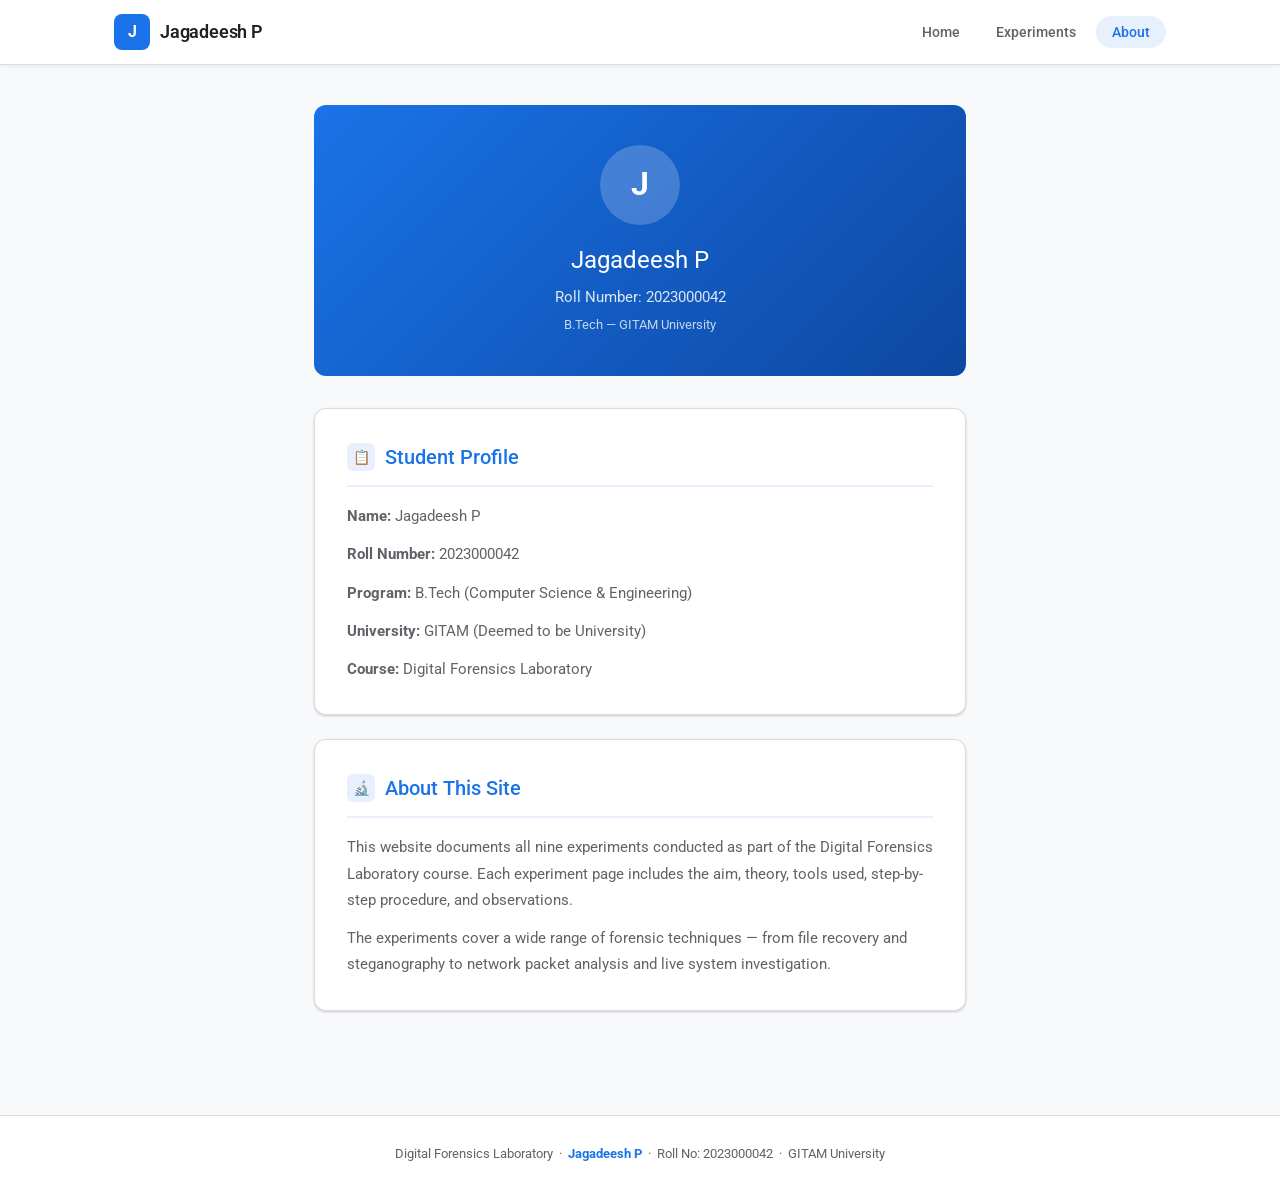
==== about.html @ 0c58a4b4 "Initial commit: Digital Forensics Lab site for Jagadeesh P (2023000042)" ====
<!DOCTYPE html>
<html lang="en">
<head>
  <meta charset="UTF-8" />
  <meta name="viewport" content="width=device-width, initial-scale=1.0" />
  <title>About — Jagadeesh P</title>
  <link rel="preconnect" href="https://fonts.googleapis.com" />
  <link href="https://fonts.googleapis.com/css2?family=Google+Sans:wght@400;500;600;700&family=Roboto:wght@400;500&family=Roboto+Mono&display=swap" rel="stylesheet" />
  <link rel="stylesheet" href="style.css" />
</head>
<body>

<nav class="site-nav">
  <div class="nav-inner">
    <a href="index.html" class="site-logo">
      <div class="logo-icon">J</div>
      <span class="logo-text">Jagadeesh P</span>
    </a>
    <ul class="nav-links">
      <li><a href="index.html">Home</a></li>
      <li><a href="experiments.html">Experiments</a></li>
      <li><a href="about.html" class="active">About</a></li>
    </ul>
  </div>
</nav>

<div class="page-wrap" style="max-width:700px">
  <div class="about-card">
    <div class="avatar">J</div>
    <h2>Jagadeesh P</h2>
    <p>Roll Number: 2023000042</p>
    <p style="margin-top:6px; font-size:13px; opacity:0.75;">B.Tech — GITAM University</p>
  </div>

  <div class="content-block">
    <h2><span class="icon">📋</span> Student Profile</h2>
    <p><strong>Name:</strong> Jagadeesh P</p>
    <p><strong>Roll Number:</strong> 2023000042</p>
    <p><strong>Program:</strong> B.Tech (Computer Science &amp; Engineering)</p>
    <p><strong>University:</strong> GITAM (Deemed to be University)</p>
    <p><strong>Course:</strong> Digital Forensics Laboratory</p>
  </div>

  <div class="content-block">
    <h2><span class="icon">🔬</span> About This Site</h2>
    <p>This website documents all nine experiments conducted as part of the Digital Forensics Laboratory course. Each experiment page includes the aim, theory, tools used, step-by-step procedure, and observations.</p>
    <p>The experiments cover a wide range of forensic techniques — from file recovery and steganography to network packet analysis and live system investigation.</p>
  </div>
</div>

<footer class="site-footer">
  <p>Digital Forensics Laboratory &nbsp;·&nbsp; <strong>Jagadeesh P</strong> &nbsp;·&nbsp; Roll No: 2023000042 &nbsp;·&nbsp; GITAM University</p>
</footer>

</body>
</html>
---- style.css ----
/* Google Sites inspired theme - Jagadeesh (Blue accent) */

:root {
  --primary: #1a73e8;
  --primary-dark: #1557b0;
  --primary-light: #e8f0fe;
  --accent: #1a73e8;
  --header-bg: #1a73e8;
  --nav-bg: #ffffff;
  --hero-bg: linear-gradient(135deg, #1a73e8 0%, #0d47a1 100%);
  --text-primary: #202124;
  --text-secondary: #5f6368;
  --text-on-primary: #ffffff;
  --surface: #ffffff;
  --surface-variant: #f8f9fa;
  --border: #dadce0;
  --card-shadow: 0 1px 3px rgba(0,0,0,0.12), 0 1px 2px rgba(0,0,0,0.08);
  --card-hover-shadow: 0 4px 12px rgba(26,115,232,0.15), 0 2px 6px rgba(0,0,0,0.1);
  --font: 'Google Sans', 'Roboto', sans-serif;
  --font-mono: 'Roboto Mono', monospace;
  --radius: 8px;
  --radius-lg: 12px;
}

* { box-sizing: border-box; margin: 0; padding: 0; }

html { scroll-behavior: smooth; }

body {
  font-family: var(--font);
  color: var(--text-primary);
  background: var(--surface-variant);
  line-height: 1.6;
  font-size: 16px;
}

/* ── NAVIGATION ── */
.site-nav {
  background: var(--nav-bg);
  border-bottom: 1px solid var(--border);
  position: sticky;
  top: 0;
  z-index: 100;
  box-shadow: 0 1px 4px rgba(0,0,0,0.08);
}

.nav-inner {
  max-width: 1100px;
  margin: 0 auto;
  padding: 0 24px;
  height: 64px;
  display: flex;
  align-items: center;
  justify-content: space-between;
}

.site-logo {
  display: flex;
  align-items: center;
  gap: 10px;
  text-decoration: none;
}

.site-logo .logo-icon {
  width: 36px;
  height: 36px;
  background: var(--primary);
  border-radius: 8px;
  display: flex;
  align-items: center;
  justify-content: center;
  color: white;
  font-weight: 700;
  font-size: 16px;
}

.site-logo .logo-text {
  font-size: 18px;
  font-weight: 600;
  color: var(--text-primary);
  letter-spacing: -0.2px;
}

.nav-links {
  display: flex;
  align-items: center;
  gap: 4px;
  list-style: none;
}

.nav-links a {
  text-decoration: none;
  color: var(--text-secondary);
  font-size: 14px;
  font-weight: 500;
  padding: 8px 16px;
  border-radius: 20px;
  transition: background 0.2s, color 0.2s;
}

.nav-links a:hover,
.nav-links a.active {
  background: var(--primary-light);
  color: var(--primary);
}

/* ── HERO ── */
.hero {
  background: var(--hero-bg);
  padding: 80px 24px 72px;
  text-align: center;
  position: relative;
  overflow: hidden;
}

.hero::before {
  content: '';
  position: absolute;
  inset: 0;
  background-image: radial-gradient(circle at 20% 50%, rgba(255,255,255,0.08) 1px, transparent 1px),
    radial-gradient(circle at 80% 20%, rgba(255,255,255,0.05) 1px, transparent 1px);
  background-size: 40px 40px, 60px 60px;
}

.hero-content { position: relative; max-width: 760px; margin: 0 auto; }

.hero h1 {
  font-size: clamp(28px, 5vw, 48px);
  font-weight: 400;
  color: white;
  letter-spacing: -0.5px;
  line-height: 1.2;
  margin-bottom: 16px;
}

.hero p {
  font-size: 18px;
  color: rgba(255,255,255,0.85);
  max-width: 560px;
  margin: 0 auto 28px;
}

.hero-meta {
  display: inline-flex;
  align-items: center;
  gap: 8px;
  background: rgba(255,255,255,0.15);
  border: 1px solid rgba(255,255,255,0.25);
  padding: 8px 20px;
  border-radius: 24px;
  color: white;
  font-size: 14px;
  backdrop-filter: blur(4px);
}

/* ── PAGE WRAPPER ── */
.page-wrap {
  max-width: 1100px;
  margin: 0 auto;
  padding: 40px 24px 80px;
}

/* ── SECTION HEADING ── */
.section-heading {
  text-align: center;
  margin-bottom: 36px;
}

.section-heading h2 {
  font-size: 28px;
  font-weight: 400;
  color: var(--text-primary);
  margin-bottom: 8px;
}

.section-heading p {
  color: var(--text-secondary);
  font-size: 15px;
}

/* ── CARDS GRID ── */
.cards-grid {
  display: grid;
  grid-template-columns: repeat(auto-fill, minmax(300px, 1fr));
  gap: 20px;
}

.card {
  background: var(--surface);
  border: 1px solid var(--border);
  border-radius: var(--radius-lg);
  overflow: hidden;
  text-decoration: none;
  color: inherit;
  display: block;
  transition: box-shadow 0.2s, transform 0.2s;
  box-shadow: var(--card-shadow);
}

.card:hover {
  box-shadow: var(--card-hover-shadow);
  transform: translateY(-2px);
}

.card-num {
  background: var(--primary);
  color: white;
  font-size: 11px;
  font-weight: 600;
  letter-spacing: 1px;
  text-transform: uppercase;
  padding: 6px 14px;
}

.card-body { padding: 20px; }

.card-body h3 {
  font-size: 15px;
  font-weight: 500;
  line-height: 1.4;
  color: var(--text-primary);
  margin-bottom: 8px;
}

.card-body p {
  font-size: 13px;
  color: var(--text-secondary);
  line-height: 1.5;
}

.card-arrow {
  display: flex;
  align-items: center;
  justify-content: flex-end;
  padding: 12px 20px;
  border-top: 1px solid var(--border);
  color: var(--primary);
  font-size: 13px;
  font-weight: 500;
  gap: 4px;
}

/* ── EXPERIMENT PAGE ── */
.exp-header {
  background: var(--hero-bg);
  padding: 56px 24px 48px;
  text-align: center;
}

.exp-header .exp-num {
  display: inline-block;
  background: rgba(255,255,255,0.2);
  color: white;
  font-size: 12px;
  font-weight: 600;
  letter-spacing: 1.5px;
  text-transform: uppercase;
  padding: 4px 14px;
  border-radius: 20px;
  margin-bottom: 14px;
}

.exp-header h1 {
  font-size: clamp(20px, 4vw, 34px);
  font-weight: 400;
  color: white;
  max-width: 780px;
  margin: 0 auto;
  line-height: 1.3;
}

/* ── CONTENT BLOCKS ── */
.content-block {
  background: var(--surface);
  border: 1px solid var(--border);
  border-radius: var(--radius-lg);
  padding: 32px;
  margin-bottom: 24px;
  box-shadow: var(--card-shadow);
}

.content-block h2 {
  font-size: 20px;
  font-weight: 500;
  color: var(--primary);
  margin-bottom: 16px;
  padding-bottom: 12px;
  border-bottom: 2px solid var(--primary-light);
  display: flex;
  align-items: center;
  gap: 10px;
}

.content-block h2 .icon {
  width: 28px;
  height: 28px;
  background: var(--primary-light);
  border-radius: 6px;
  display: inline-flex;
  align-items: center;
  justify-content: center;
  font-size: 14px;
}

.content-block p {
  color: var(--text-secondary);
  font-size: 15px;
  line-height: 1.75;
  margin-bottom: 12px;
}

.content-block p:last-child { margin-bottom: 0; }

/* ── STEPS ── */
.steps-list { list-style: none; counter-reset: steps; }

.steps-list li {
  counter-increment: steps;
  display: flex;
  gap: 16px;
  margin-bottom: 20px;
  align-items: flex-start;
}

.steps-list li::before {
  content: counter(steps);
  flex-shrink: 0;
  width: 30px;
  height: 30px;
  background: var(--primary);
  color: white;
  border-radius: 50%;
  display: flex;
  align-items: center;
  justify-content: center;
  font-size: 13px;
  font-weight: 600;
  margin-top: 2px;
}

.steps-list li .step-content h4 {
  font-size: 15px;
  font-weight: 500;
  color: var(--text-primary);
  margin-bottom: 4px;
}

.steps-list li .step-content p {
  font-size: 14px;
  color: var(--text-secondary);
  margin-bottom: 0;
}

/* ── CODE BLOCK ── */
.code-block {
  background: #1e1e2e;
  color: #cdd6f4;
  font-family: var(--font-mono);
  font-size: 13px;
  padding: 20px 24px;
  border-radius: var(--radius);
  overflow-x: auto;
  margin: 16px 0;
  line-height: 1.7;
}

/* ── IMAGE PLACEHOLDER ── */
.img-placeholder {
  background: var(--surface-variant);
  border: 2px dashed var(--border);
  border-radius: var(--radius);
  padding: 40px 20px;
  text-align: center;
  color: var(--text-secondary);
  font-size: 14px;
  margin: 16px 0;
}

.img-placeholder .icon { font-size: 32px; margin-bottom: 8px; }

.img-row {
  display: grid;
  grid-template-columns: repeat(auto-fill, minmax(220px, 1fr));
  gap: 16px;
  margin: 16px 0;
}

/* ── INFO CHIPS ── */
.info-chips {
  display: flex;
  flex-wrap: wrap;
  gap: 8px;
  margin: 16px 0;
}

.chip {
  background: var(--primary-light);
  color: var(--primary);
  font-size: 13px;
  font-weight: 500;
  padding: 6px 14px;
  border-radius: 20px;
}

/* ── NAV BREADCRUMB ── */
.breadcrumb {
  display: flex;
  align-items: center;
  gap: 8px;
  padding: 16px 24px;
  background: var(--surface);
  border-bottom: 1px solid var(--border);
  font-size: 13px;
  max-width: 100%;
}

.breadcrumb a {
  color: var(--primary);
  text-decoration: none;
}

.breadcrumb a:hover { text-decoration: underline; }
.breadcrumb span { color: var(--text-secondary); }

/* ── EXP NAV ── */
.exp-nav {
  display: flex;
  justify-content: space-between;
  margin-top: 32px;
  gap: 16px;
}

.exp-nav a {
  background: var(--surface);
  border: 1px solid var(--border);
  color: var(--primary);
  text-decoration: none;
  padding: 12px 20px;
  border-radius: var(--radius);
  font-size: 14px;
  font-weight: 500;
  display: flex;
  align-items: center;
  gap: 8px;
  transition: background 0.2s;
}

.exp-nav a:hover { background: var(--primary-light); }

/* ── FOOTER ── */
.site-footer {
  background: var(--surface);
  border-top: 1px solid var(--border);
  padding: 28px 24px;
  text-align: center;
  color: var(--text-secondary);
  font-size: 13px;
}

.site-footer strong { color: var(--primary); }

/* ── ABOUT CARD ── */
.about-card {
  background: var(--hero-bg);
  border-radius: var(--radius-lg);
  padding: 40px;
  color: white;
  text-align: center;
  margin-bottom: 32px;
}

.about-card .avatar {
  width: 80px;
  height: 80px;
  background: rgba(255,255,255,0.2);
  border-radius: 50%;
  margin: 0 auto 16px;
  display: flex;
  align-items: center;
  justify-content: center;
  font-size: 32px;
  font-weight: 700;
}

.about-card h2 { font-size: 24px; font-weight: 400; margin-bottom: 6px; }
.about-card p { opacity: 0.85; font-size: 15px; }

/* ── RESPONSIVE ── */
@media (max-width: 640px) {
  .nav-links { display: none; }
  .hero { padding: 48px 16px 40px; }
  .content-block { padding: 20px; }
  .exp-nav { flex-direction: column; }
}
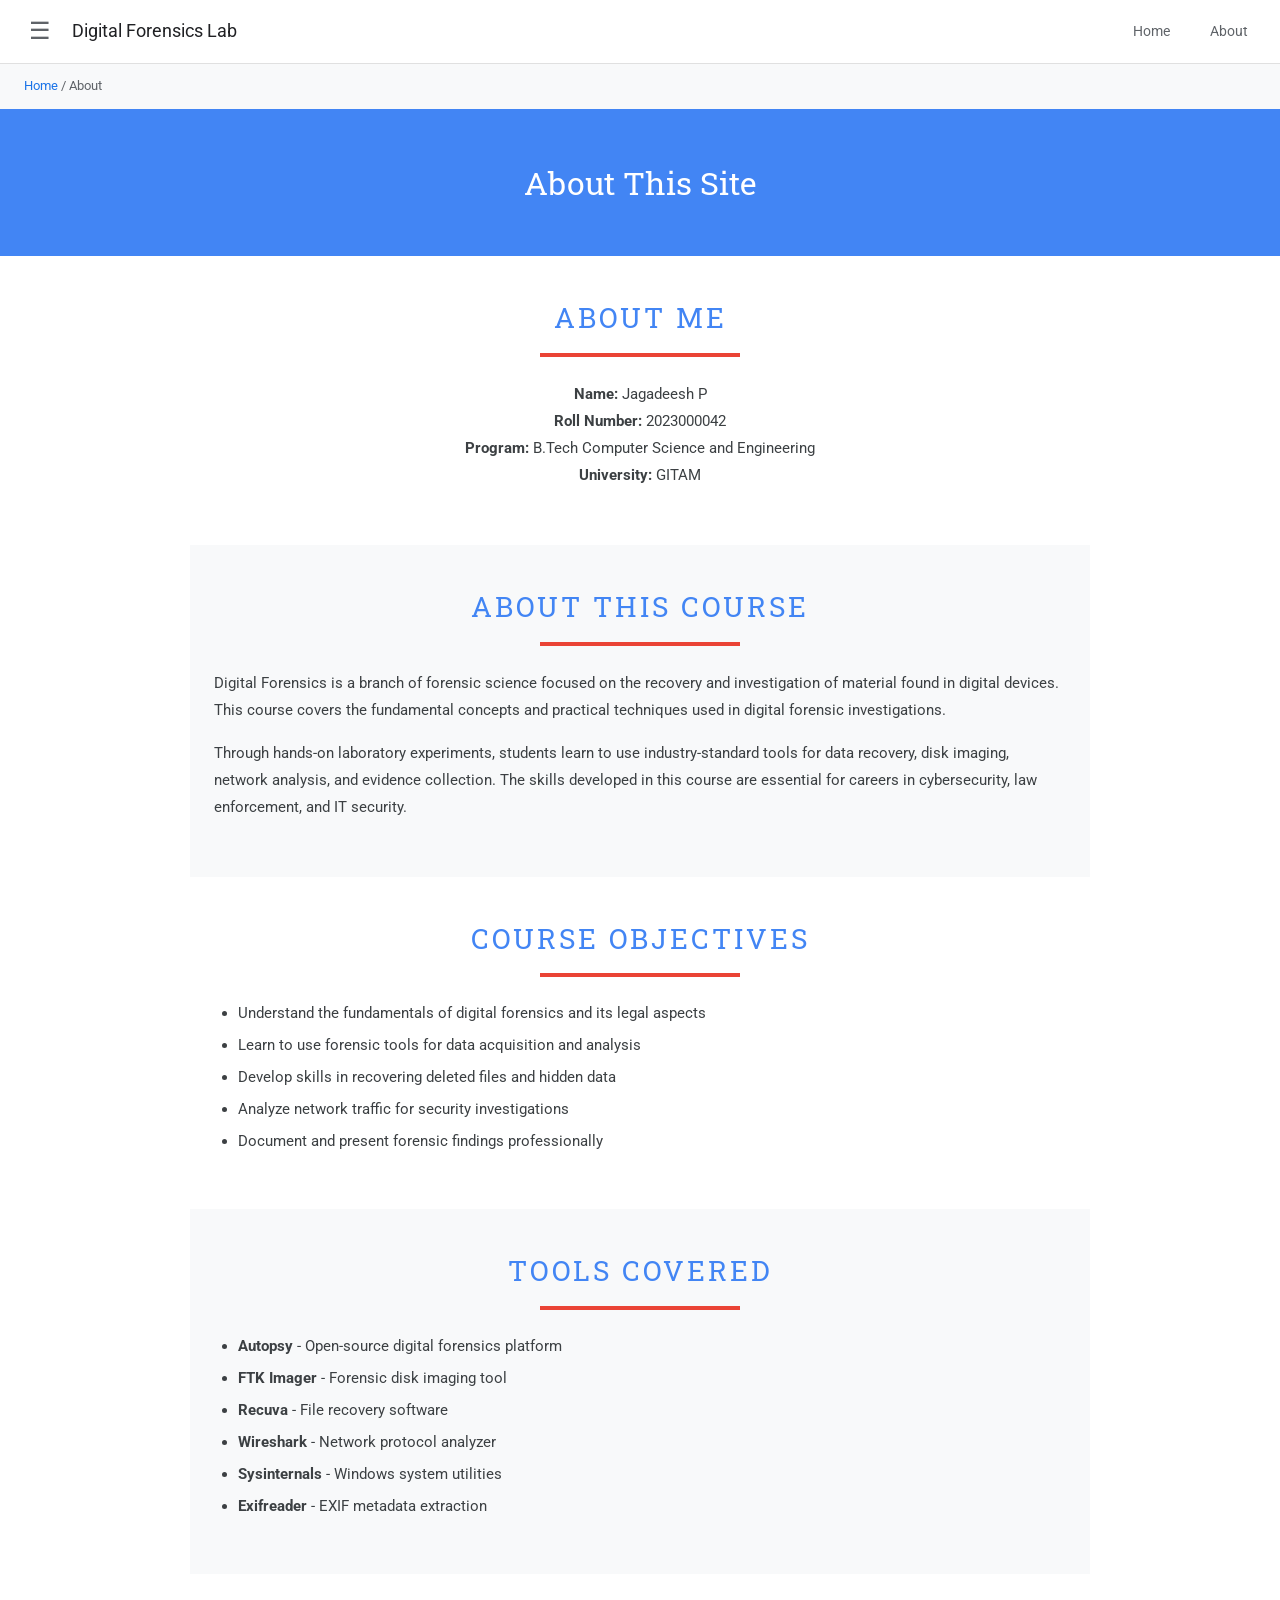
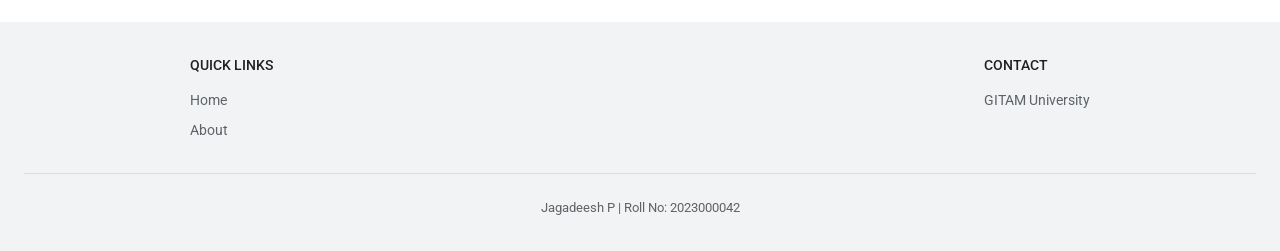
==== commit 17266f50: "Add authentic Google Sites styled digital forensics lab experiments" ====
--- a/about.html
+++ b/about.html
@@ -1,55 +1,104 @@
 <!DOCTYPE html>
 <html lang="en">
 <head>
-  <meta charset="UTF-8" />
-  <meta name="viewport" content="width=device-width, initial-scale=1.0" />
-  <title>About — Jagadeesh P</title>
-  <link rel="preconnect" href="https://fonts.googleapis.com" />
-  <link href="https://fonts.googleapis.com/css2?family=Google+Sans:wght@400;500;600;700&family=Roboto:wght@400;500&family=Roboto+Mono&display=swap" rel="stylesheet" />
-  <link rel="stylesheet" href="style.css" />
+  <meta charset="UTF-8">
+  <meta name="viewport" content="width=device-width, initial-scale=1.0">
+  <title>About - Digital Forensics Lab</title>
+  <link rel="stylesheet" href="style.css">
 </head>
 <body>
 
-<nav class="site-nav">
-  <div class="nav-inner">
-    <a href="index.html" class="site-logo">
-      <div class="logo-icon">J</div>
-      <span class="logo-text">Jagadeesh P</span>
-    </a>
-    <ul class="nav-links">
-      <li><a href="index.html">Home</a></li>
-      <li><a href="experiments.html">Experiments</a></li>
-      <li><a href="about.html" class="active">About</a></li>
+<header class="gs-header">
+  <div class="gs-menu-btn">☰</div>
+  <div class="gs-site-name">Digital Forensics Lab</div>
+  <nav class="gs-header-nav">
+    <a href="index.html">Home</a>
+    <a href="about.html">About</a>
+  </nav>
+</header>
+
+<div class="gs-breadcrumb">
+  <a href="index.html">Home</a> / About
+</div>
+
+<div class="gs-subpage-banner">
+  <h1>About This Site</h1>
+</div>
+
+<div class="gs-content">
+
+  <div class="gs-section">
+    <div class="gs-heading">
+      <h2>About Me</h2>
+      <div class="gs-heading-line"></div>
+    </div>
+    <p class="gs-text gs-text-center">
+      <strong>Name:</strong> Jagadeesh P<br>
+      <strong>Roll Number:</strong> 2023000042<br>
+      <strong>Program:</strong> B.Tech Computer Science and Engineering<br>
+      <strong>University:</strong> GITAM
+    </p>
+  </div>
+
+  <div class="gs-section-alt">
+    <div class="gs-heading">
+      <h2>About This Course</h2>
+      <div class="gs-heading-line"></div>
+    </div>
+    <p class="gs-text">
+      Digital Forensics is a branch of forensic science focused on the recovery and investigation of material found in digital devices. This course covers the fundamental concepts and practical techniques used in digital forensic investigations.
+    </p>
+    <p class="gs-text">
+      Through hands-on laboratory experiments, students learn to use industry-standard tools for data recovery, disk imaging, network analysis, and evidence collection. The skills developed in this course are essential for careers in cybersecurity, law enforcement, and IT security.
+    </p>
+  </div>
+
+  <div class="gs-section">
+    <div class="gs-heading">
+      <h2>Course Objectives</h2>
+      <div class="gs-heading-line"></div>
+    </div>
+    <ul class="gs-list">
+      <li>Understand the fundamentals of digital forensics and its legal aspects</li>
+      <li>Learn to use forensic tools for data acquisition and analysis</li>
+      <li>Develop skills in recovering deleted files and hidden data</li>
+      <li>Analyze network traffic for security investigations</li>
+      <li>Document and present forensic findings professionally</li>
     </ul>
   </div>
-</nav>
 
-<div class="page-wrap" style="max-width:700px">
-  <div class="about-card">
-    <div class="avatar">J</div>
-    <h2>Jagadeesh P</h2>
-    <p>Roll Number: 2023000042</p>
-    <p style="margin-top:6px; font-size:13px; opacity:0.75;">B.Tech — GITAM University</p>
+  <div class="gs-section-alt">
+    <div class="gs-heading">
+      <h2>Tools Covered</h2>
+      <div class="gs-heading-line"></div>
+    </div>
+    <ul class="gs-list">
+      <li><strong>Autopsy</strong> - Open-source digital forensics platform</li>
+      <li><strong>FTK Imager</strong> - Forensic disk imaging tool</li>
+      <li><strong>Recuva</strong> - File recovery software</li>
+      <li><strong>Wireshark</strong> - Network protocol analyzer</li>
+      <li><strong>Sysinternals</strong> - Windows system utilities</li>
+      <li><strong>Exifreader</strong> - EXIF metadata extraction</li>
+    </ul>
   </div>
 
-  <div class="content-block">
-    <h2><span class="icon">📋</span> Student Profile</h2>
-    <p><strong>Name:</strong> Jagadeesh P</p>
-    <p><strong>Roll Number:</strong> 2023000042</p>
-    <p><strong>Program:</strong> B.Tech (Computer Science &amp; Engineering)</p>
-    <p><strong>University:</strong> GITAM (Deemed to be University)</p>
-    <p><strong>Course:</strong> Digital Forensics Laboratory</p>
-  </div>
-
-  <div class="content-block">
-    <h2><span class="icon">🔬</span> About This Site</h2>
-    <p>This website documents all nine experiments conducted as part of the Digital Forensics Laboratory course. Each experiment page includes the aim, theory, tools used, step-by-step procedure, and observations.</p>
-    <p>The experiments cover a wide range of forensic techniques — from file recovery and steganography to network packet analysis and live system investigation.</p>
-  </div>
 </div>
 
-<footer class="site-footer">
-  <p>Digital Forensics Laboratory &nbsp;·&nbsp; <strong>Jagadeesh P</strong> &nbsp;·&nbsp; Roll No: 2023000042 &nbsp;·&nbsp; GITAM University</p>
+<footer class="gs-footer">
+  <div class="gs-footer-inner">
+    <div class="gs-footer-col">
+      <h4>Quick Links</h4>
+      <a href="index.html">Home</a>
+      <a href="about.html">About</a>
+    </div>
+    <div class="gs-footer-col">
+      <h4>Contact</h4>
+      <a href="#">GITAM University</a>
+    </div>
+  </div>
+  <div class="gs-footer-bottom">
+    Jagadeesh P | Roll No: 2023000042
+  </div>
 </footer>
 
 </body>
--- a/style.css
+++ b/style.css
@@ -1,494 +1,386 @@
-/* Google Sites inspired theme - Jagadeesh (Blue accent) */
-
-:root {
-  --primary: #1a73e8;
-  --primary-dark: #1557b0;
-  --primary-light: #e8f0fe;
-  --accent: #1a73e8;
-  --header-bg: #1a73e8;
-  --nav-bg: #ffffff;
-  --hero-bg: linear-gradient(135deg, #1a73e8 0%, #0d47a1 100%);
-  --text-primary: #202124;
-  --text-secondary: #5f6368;
-  --text-on-primary: #ffffff;
-  --surface: #ffffff;
-  --surface-variant: #f8f9fa;
-  --border: #dadce0;
-  --card-shadow: 0 1px 3px rgba(0,0,0,0.12), 0 1px 2px rgba(0,0,0,0.08);
-  --card-hover-shadow: 0 4px 12px rgba(26,115,232,0.15), 0 2px 6px rgba(0,0,0,0.1);
-  --font: 'Google Sans', 'Roboto', sans-serif;
-  --font-mono: 'Roboto Mono', monospace;
-  --radius: 8px;
-  --radius-lg: 12px;
-}
-
-* { box-sizing: border-box; margin: 0; padding: 0; }
-
-html { scroll-behavior: smooth; }
+/* Authentic Google Sites Theme - Jagadeesh */
+
+@import url('https://fonts.googleapis.com/css2?family=Roboto:wght@400;500;700&family=Roboto+Slab:wght@400;700&display=swap');
+
+* {
+  margin: 0;
+  padding: 0;
+  box-sizing: border-box;
+}
 
 body {
-  font-family: var(--font);
-  color: var(--text-primary);
-  background: var(--surface-variant);
+  font-family: 'Roboto', Arial, sans-serif;
+  font-size: 15px;
   line-height: 1.6;
-  font-size: 16px;
-}
-
-/* ── NAVIGATION ── */
-.site-nav {
-  background: var(--nav-bg);
-  border-bottom: 1px solid var(--border);
+  color: #000;
+  background: #fff;
+}
+
+/* ===== GOOGLE SITES HEADER ===== */
+.gs-header {
+  background: #fff;
+  border-bottom: 1px solid #e0e0e0;
+  padding: 0 16px;
+  height: 64px;
+  display: flex;
+  align-items: center;
   position: sticky;
   top: 0;
   z-index: 100;
-  box-shadow: 0 1px 4px rgba(0,0,0,0.08);
-}
-
-.nav-inner {
-  max-width: 1100px;
+}
+
+.gs-menu-btn {
+  width: 48px;
+  height: 48px;
+  display: flex;
+  align-items: center;
+  justify-content: center;
+  font-size: 24px;
+  color: #5f6368;
+  cursor: pointer;
+  border-radius: 50%;
+  margin-right: 8px;
+}
+
+.gs-menu-btn:hover {
+  background: rgba(0,0,0,0.04);
+}
+
+.gs-site-name {
+  font-size: 18px;
+  font-weight: 400;
+  color: #202124;
+}
+
+.gs-header-nav {
+  margin-left: auto;
+  display: flex;
+  gap: 8px;
+}
+
+.gs-header-nav a {
+  padding: 8px 16px;
+  text-decoration: none;
+  color: #5f6368;
+  font-size: 14px;
+}
+
+.gs-header-nav a:hover {
+  color: #202124;
+}
+
+/* ===== HERO BANNER ===== */
+.gs-banner {
+  background: #4285f4;
+  min-height: 320px;
+  display: flex;
+  align-items: center;
+  justify-content: center;
+  text-align: center;
+  padding: 48px 24px;
+}
+
+.gs-banner-title {
+  font-family: 'Roboto Slab', serif;
+  font-size: 48px;
+  font-weight: 400;
+  color: #fff;
+  letter-spacing: 2px;
+}
+
+.gs-banner-sub {
+  font-size: 16px;
+  color: rgba(255,255,255,0.9);
+  margin-top: 16px;
+}
+
+/* ===== MAIN CONTENT ===== */
+.gs-content {
+  max-width: 900px;
   margin: 0 auto;
   padding: 0 24px;
-  height: 64px;
-  display: flex;
-  align-items: center;
-  justify-content: space-between;
-}
-
-.site-logo {
-  display: flex;
-  align-items: center;
-  gap: 10px;
-  text-decoration: none;
-}
-
-.site-logo .logo-icon {
-  width: 36px;
-  height: 36px;
-  background: var(--primary);
-  border-radius: 8px;
+}
+
+/* ===== SECTION ===== */
+.gs-section {
+  padding: 40px 0;
+}
+
+.gs-section-alt {
+  background: #f8f9fa;
+  margin: 0 -24px;
+  padding: 40px 24px;
+}
+
+/* ===== SECTION HEADING (Google Sites style) ===== */
+.gs-heading {
+  text-align: center;
+  margin-bottom: 24px;
+}
+
+.gs-heading h2 {
+  font-family: 'Roboto Slab', serif;
+  font-size: 28px;
+  font-weight: 400;
+  color: #4285f4;
+  text-transform: uppercase;
+  letter-spacing: 3px;
+  margin-bottom: 12px;
+}
+
+.gs-heading-line {
+  width: 200px;
+  height: 4px;
+  background: #ea4335;
+  margin: 0 auto;
+}
+
+/* ===== TEXT BLOCK ===== */
+.gs-text {
+  font-size: 15px;
+  line-height: 1.8;
+  color: #3c4043;
+  margin-bottom: 16px;
+}
+
+.gs-text-center {
+  text-align: center;
+}
+
+/* ===== IMAGE + CAPTION (Google Sites style) ===== */
+.gs-image-row {
+  display: flex;
+  gap: 24px;
+  flex-wrap: wrap;
+  justify-content: center;
+  margin: 24px 0;
+}
+
+.gs-image-block {
+  flex: 1;
+  min-width: 250px;
+  max-width: 400px;
+  text-align: center;
+}
+
+.gs-image-block img {
+  width: 100%;
+  height: auto;
+  display: block;
+}
+
+.gs-image-placeholder {
+  background: #e8eaed;
+  height: 200px;
   display: flex;
   align-items: center;
   justify-content: center;
-  color: white;
-  font-weight: 700;
-  font-size: 16px;
-}
-
-.site-logo .logo-text {
-  font-size: 18px;
-  font-weight: 600;
-  color: var(--text-primary);
-  letter-spacing: -0.2px;
-}
-
-.nav-links {
-  display: flex;
-  align-items: center;
-  gap: 4px;
-  list-style: none;
-}
-
-.nav-links a {
-  text-decoration: none;
-  color: var(--text-secondary);
+  color: #80868b;
+  font-size: 14px;
+}
+
+.gs-image-caption {
+  font-size: 14px;
+  color: #202124;
+  margin-top: 12px;
+  line-height: 1.5;
+}
+
+/* ===== SIMPLE LIST ===== */
+.gs-list {
+  list-style: disc;
+  margin-left: 24px;
+  margin-bottom: 16px;
+}
+
+.gs-list li {
+  margin-bottom: 8px;
+  color: #3c4043;
+}
+
+/* ===== NUMBERED STEPS ===== */
+.gs-steps {
+  list-style: decimal;
+  margin-left: 24px;
+  margin-bottom: 16px;
+}
+
+.gs-steps li {
+  margin-bottom: 12px;
+  color: #3c4043;
+  padding-left: 8px;
+}
+
+/* ===== EXPERIMENT PAGE LINKS ===== */
+.gs-exp-grid {
+  display: flex;
+  flex-direction: column;
+  gap: 8px;
+  margin: 24px 0;
+}
+
+.gs-exp-link {
+  display: block;
+  padding: 16px 20px;
+  background: #f1f3f4;
+  text-decoration: none;
+  color: #1a73e8;
+  font-size: 15px;
+  border-left: 4px solid #4285f4;
+}
+
+.gs-exp-link:hover {
+  background: #e8f0fe;
+}
+
+.gs-exp-link span {
+  color: #5f6368;
+  font-size: 13px;
+  display: block;
+  margin-top: 4px;
+}
+
+/* ===== DIVIDER ===== */
+.gs-divider {
+  height: 4px;
+  background: #ea4335;
+  margin: 32px auto;
+  width: 80%;
+}
+
+/* ===== INFO BOX ===== */
+.gs-info-box {
+  background: #e8f0fe;
+  border-left: 4px solid #4285f4;
+  padding: 16px 20px;
+  margin: 16px 0;
+}
+
+.gs-info-box p {
+  margin: 0;
+  color: #174ea6;
+  font-size: 14px;
+}
+
+/* ===== FOOTER ===== */
+.gs-footer {
+  background: #f1f3f4;
+  padding: 32px 24px;
+  margin-top: 48px;
+}
+
+.gs-footer-inner {
+  max-width: 900px;
+  margin: 0 auto;
+  display: flex;
+  justify-content: space-between;
+  flex-wrap: wrap;
+  gap: 24px;
+}
+
+.gs-footer-col h4 {
   font-size: 14px;
   font-weight: 500;
-  padding: 8px 16px;
-  border-radius: 20px;
-  transition: background 0.2s, color 0.2s;
-}
-
-.nav-links a:hover,
-.nav-links a.active {
-  background: var(--primary-light);
-  color: var(--primary);
-}
-
-/* ── HERO ── */
-.hero {
-  background: var(--hero-bg);
-  padding: 80px 24px 72px;
-  text-align: center;
-  position: relative;
-  overflow: hidden;
-}
-
-.hero::before {
-  content: '';
-  position: absolute;
-  inset: 0;
-  background-image: radial-gradient(circle at 20% 50%, rgba(255,255,255,0.08) 1px, transparent 1px),
-    radial-gradient(circle at 80% 20%, rgba(255,255,255,0.05) 1px, transparent 1px);
-  background-size: 40px 40px, 60px 60px;
-}
-
-.hero-content { position: relative; max-width: 760px; margin: 0 auto; }
-
-.hero h1 {
-  font-size: clamp(28px, 5vw, 48px);
+  color: #202124;
+  margin-bottom: 12px;
+  text-transform: uppercase;
+}
+
+.gs-footer-col a {
+  display: block;
+  color: #5f6368;
+  text-decoration: none;
+  font-size: 14px;
+  margin-bottom: 8px;
+}
+
+.gs-footer-col a:hover {
+  color: #1a73e8;
+}
+
+.gs-footer-bottom {
+  text-align: center;
+  padding-top: 24px;
+  margin-top: 24px;
+  border-top: 1px solid #dadce0;
+  color: #5f6368;
+  font-size: 13px;
+}
+
+/* ===== SUBPAGE HEADER ===== */
+.gs-subpage-banner {
+  background: #4285f4;
+  padding: 48px 24px;
+  text-align: center;
+}
+
+.gs-subpage-banner h1 {
+  font-family: 'Roboto Slab', serif;
+  font-size: 32px;
   font-weight: 400;
-  color: white;
-  letter-spacing: -0.5px;
-  line-height: 1.2;
-  margin-bottom: 16px;
-}
-
-.hero p {
-  font-size: 18px;
-  color: rgba(255,255,255,0.85);
-  max-width: 560px;
-  margin: 0 auto 28px;
-}
-
-.hero-meta {
-  display: inline-flex;
-  align-items: center;
-  gap: 8px;
-  background: rgba(255,255,255,0.15);
-  border: 1px solid rgba(255,255,255,0.25);
-  padding: 8px 20px;
-  border-radius: 24px;
-  color: white;
-  font-size: 14px;
-  backdrop-filter: blur(4px);
-}
-
-/* ── PAGE WRAPPER ── */
-.page-wrap {
-  max-width: 1100px;
+  color: #fff;
+  max-width: 800px;
   margin: 0 auto;
-  padding: 40px 24px 80px;
-}
-
-/* ── SECTION HEADING ── */
-.section-heading {
-  text-align: center;
-  margin-bottom: 36px;
-}
-
-.section-heading h2 {
-  font-size: 28px;
-  font-weight: 400;
-  color: var(--text-primary);
+}
+
+.gs-subpage-banner .gs-exp-num {
+  font-size: 14px;
+  color: rgba(255,255,255,0.8);
   margin-bottom: 8px;
-}
-
-.section-heading p {
-  color: var(--text-secondary);
-  font-size: 15px;
-}
-
-/* ── CARDS GRID ── */
-.cards-grid {
-  display: grid;
-  grid-template-columns: repeat(auto-fill, minmax(300px, 1fr));
-  gap: 20px;
-}
-
-.card {
-  background: var(--surface);
-  border: 1px solid var(--border);
-  border-radius: var(--radius-lg);
-  overflow: hidden;
-  text-decoration: none;
-  color: inherit;
-  display: block;
-  transition: box-shadow 0.2s, transform 0.2s;
-  box-shadow: var(--card-shadow);
-}
-
-.card:hover {
-  box-shadow: var(--card-hover-shadow);
-  transform: translateY(-2px);
-}
-
-.card-num {
-  background: var(--primary);
-  color: white;
-  font-size: 11px;
-  font-weight: 600;
-  letter-spacing: 1px;
-  text-transform: uppercase;
-  padding: 6px 14px;
-}
-
-.card-body { padding: 20px; }
-
-.card-body h3 {
-  font-size: 15px;
-  font-weight: 500;
-  line-height: 1.4;
-  color: var(--text-primary);
-  margin-bottom: 8px;
-}
-
-.card-body p {
+  letter-spacing: 2px;
+}
+
+/* ===== BREADCRUMB ===== */
+.gs-breadcrumb {
+  padding: 12px 24px;
   font-size: 13px;
-  color: var(--text-secondary);
-  line-height: 1.5;
-}
-
-.card-arrow {
-  display: flex;
-  align-items: center;
-  justify-content: flex-end;
-  padding: 12px 20px;
-  border-top: 1px solid var(--border);
-  color: var(--primary);
-  font-size: 13px;
-  font-weight: 500;
-  gap: 4px;
-}
-
-/* ── EXPERIMENT PAGE ── */
-.exp-header {
-  background: var(--hero-bg);
-  padding: 56px 24px 48px;
-  text-align: center;
-}
-
-.exp-header .exp-num {
-  display: inline-block;
-  background: rgba(255,255,255,0.2);
-  color: white;
-  font-size: 12px;
-  font-weight: 600;
-  letter-spacing: 1.5px;
-  text-transform: uppercase;
-  padding: 4px 14px;
-  border-radius: 20px;
-  margin-bottom: 14px;
-}
-
-.exp-header h1 {
-  font-size: clamp(20px, 4vw, 34px);
-  font-weight: 400;
-  color: white;
-  max-width: 780px;
-  margin: 0 auto;
-  line-height: 1.3;
-}
-
-/* ── CONTENT BLOCKS ── */
-.content-block {
-  background: var(--surface);
-  border: 1px solid var(--border);
-  border-radius: var(--radius-lg);
-  padding: 32px;
-  margin-bottom: 24px;
-  box-shadow: var(--card-shadow);
-}
-
-.content-block h2 {
-  font-size: 20px;
-  font-weight: 500;
-  color: var(--primary);
-  margin-bottom: 16px;
-  padding-bottom: 12px;
-  border-bottom: 2px solid var(--primary-light);
-  display: flex;
-  align-items: center;
-  gap: 10px;
-}
-
-.content-block h2 .icon {
-  width: 28px;
-  height: 28px;
-  background: var(--primary-light);
-  border-radius: 6px;
-  display: inline-flex;
-  align-items: center;
-  justify-content: center;
-  font-size: 14px;
-}
-
-.content-block p {
-  color: var(--text-secondary);
-  font-size: 15px;
-  line-height: 1.75;
-  margin-bottom: 12px;
-}
-
-.content-block p:last-child { margin-bottom: 0; }
-
-/* ── STEPS ── */
-.steps-list { list-style: none; counter-reset: steps; }
-
-.steps-list li {
-  counter-increment: steps;
-  display: flex;
-  gap: 16px;
-  margin-bottom: 20px;
-  align-items: flex-start;
-}
-
-.steps-list li::before {
-  content: counter(steps);
-  flex-shrink: 0;
-  width: 30px;
-  height: 30px;
-  background: var(--primary);
-  color: white;
-  border-radius: 50%;
-  display: flex;
-  align-items: center;
-  justify-content: center;
-  font-size: 13px;
-  font-weight: 600;
-  margin-top: 2px;
-}
-
-.steps-list li .step-content h4 {
-  font-size: 15px;
-  font-weight: 500;
-  color: var(--text-primary);
-  margin-bottom: 4px;
-}
-
-.steps-list li .step-content p {
-  font-size: 14px;
-  color: var(--text-secondary);
-  margin-bottom: 0;
-}
-
-/* ── CODE BLOCK ── */
-.code-block {
-  background: #1e1e2e;
-  color: #cdd6f4;
-  font-family: var(--font-mono);
-  font-size: 13px;
-  padding: 20px 24px;
-  border-radius: var(--radius);
-  overflow-x: auto;
-  margin: 16px 0;
-  line-height: 1.7;
-}
-
-/* ── IMAGE PLACEHOLDER ── */
-.img-placeholder {
-  background: var(--surface-variant);
-  border: 2px dashed var(--border);
-  border-radius: var(--radius);
-  padding: 40px 20px;
-  text-align: center;
-  color: var(--text-secondary);
-  font-size: 14px;
-  margin: 16px 0;
-}
-
-.img-placeholder .icon { font-size: 32px; margin-bottom: 8px; }
-
-.img-row {
-  display: grid;
-  grid-template-columns: repeat(auto-fill, minmax(220px, 1fr));
-  gap: 16px;
-  margin: 16px 0;
-}
-
-/* ── INFO CHIPS ── */
-.info-chips {
-  display: flex;
-  flex-wrap: wrap;
-  gap: 8px;
-  margin: 16px 0;
-}
-
-.chip {
-  background: var(--primary-light);
-  color: var(--primary);
-  font-size: 13px;
-  font-weight: 500;
-  padding: 6px 14px;
-  border-radius: 20px;
-}
-
-/* ── NAV BREADCRUMB ── */
-.breadcrumb {
-  display: flex;
-  align-items: center;
-  gap: 8px;
-  padding: 16px 24px;
-  background: var(--surface);
-  border-bottom: 1px solid var(--border);
-  font-size: 13px;
-  max-width: 100%;
-}
-
-.breadcrumb a {
-  color: var(--primary);
-  text-decoration: none;
-}
-
-.breadcrumb a:hover { text-decoration: underline; }
-.breadcrumb span { color: var(--text-secondary); }
-
-/* ── EXP NAV ── */
-.exp-nav {
+  color: #5f6368;
+  background: #f8f9fa;
+}
+
+.gs-breadcrumb a {
+  color: #1a73e8;
+  text-decoration: none;
+}
+
+.gs-breadcrumb a:hover {
+  text-decoration: underline;
+}
+
+/* ===== NAVIGATION BETWEEN EXPERIMENTS ===== */
+.gs-exp-nav {
   display: flex;
   justify-content: space-between;
-  margin-top: 32px;
-  gap: 16px;
-}
-
-.exp-nav a {
-  background: var(--surface);
-  border: 1px solid var(--border);
-  color: var(--primary);
-  text-decoration: none;
-  padding: 12px 20px;
-  border-radius: var(--radius);
-  font-size: 14px;
-  font-weight: 500;
-  display: flex;
-  align-items: center;
-  gap: 8px;
-  transition: background 0.2s;
-}
-
-.exp-nav a:hover { background: var(--primary-light); }
-
-/* ── FOOTER ── */
-.site-footer {
-  background: var(--surface);
-  border-top: 1px solid var(--border);
-  padding: 28px 24px;
-  text-align: center;
-  color: var(--text-secondary);
-  font-size: 13px;
-}
-
-.site-footer strong { color: var(--primary); }
-
-/* ── ABOUT CARD ── */
-.about-card {
-  background: var(--hero-bg);
-  border-radius: var(--radius-lg);
-  padding: 40px;
-  color: white;
-  text-align: center;
-  margin-bottom: 32px;
-}
-
-.about-card .avatar {
-  width: 80px;
-  height: 80px;
-  background: rgba(255,255,255,0.2);
-  border-radius: 50%;
-  margin: 0 auto 16px;
-  display: flex;
-  align-items: center;
-  justify-content: center;
-  font-size: 32px;
-  font-weight: 700;
-}
-
-.about-card h2 { font-size: 24px; font-weight: 400; margin-bottom: 6px; }
-.about-card p { opacity: 0.85; font-size: 15px; }
-
-/* ── RESPONSIVE ── */
-@media (max-width: 640px) {
-  .nav-links { display: none; }
-  .hero { padding: 48px 16px 40px; }
-  .content-block { padding: 20px; }
-  .exp-nav { flex-direction: column; }
-}
+  margin-top: 40px;
+  padding-top: 24px;
+  border-top: 1px solid #dadce0;
+}
+
+.gs-exp-nav a {
+  color: #1a73e8;
+  text-decoration: none;
+  font-size: 14px;
+}
+
+.gs-exp-nav a:hover {
+  text-decoration: underline;
+}
+
+/* ===== MOBILE ===== */
+@media (max-width: 600px) {
+  .gs-header-nav {
+    display: none;
+  }
+  
+  .gs-banner-title {
+    font-size: 32px;
+  }
+  
+  .gs-image-row {
+    flex-direction: column;
+  }
+  
+  .gs-image-block {
+    max-width: 100%;
+  }
+}
